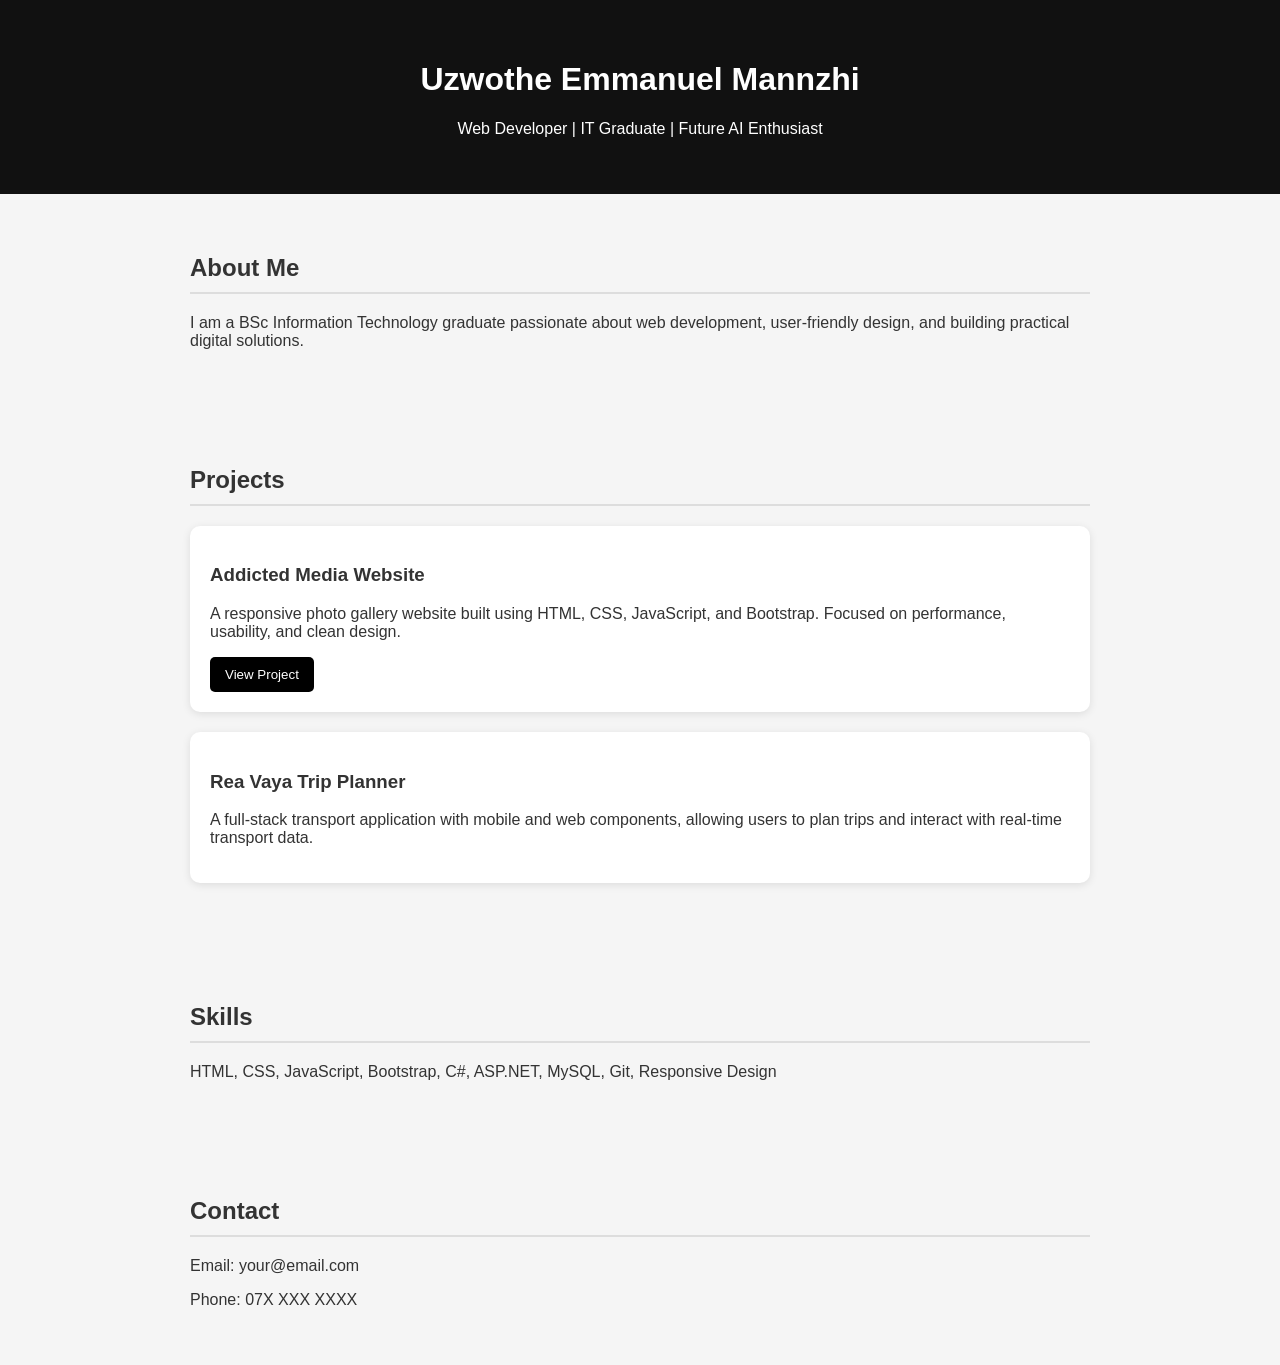
==== portfolio.html @ 4955a109 "Add files via upload" ====
<!DOCTYPE html>
<html lang="en">
<head>
<meta charset="UTF-8">
<meta name="viewport" content="width=device-width, initial-scale=1.0">
<title>Your Name | Portfolio</title>

<style>
body {
    font-family: Arial, sans-serif;
    margin: 0;
    background: #f5f5f5;
    color: #333;
}

header {
    background: #111;
    color: white;
    text-align: center;
    padding: 40px 20px;
}

section {
    padding: 40px 20px;
    max-width: 900px;
    margin: auto;
}

.project {
    background: white;
    padding: 20px;
    margin-bottom: 20px;
    border-radius: 10px;
    box-shadow: 0 2px 8px rgba(0,0,0,0.1);
}

h2 {
    border-bottom: 2px solid #ddd;
    padding-bottom: 10px;
}

button {
    background: black;
    color: white;
    padding: 10px 15px;
    border: none;
    cursor: pointer;
    border-radius: 5px;
}

button:hover {
    background: #444;
}
</style>
</head>

<body>

<header>
    <h1>Uzwothe Emmanuel Mannzhi</h1>
    <p>Web Developer | IT Graduate | Future AI Enthusiast</p>
</header>

<section>
    <h2>About Me</h2>
    <p>
        I am a BSc Information Technology graduate passionate about web development,
        user-friendly design, and building practical digital solutions.
    </p>
</section>

<section>
    <h2>Projects</h2>

    <div class="project">
        <h3>Addicted Media Website</h3>
        <p>
            A responsive photo gallery website built using HTML, CSS, JavaScript, and Bootstrap.
            Focused on performance, usability, and clean design.
        </p>
        <button onclick="window.location.href='http://www.addictedmedia.co.za'">View Project</button>
    </div>

    <div class="project">
        <h3>Rea Vaya Trip Planner</h3>
        <p>
            A full-stack transport application with mobile and web components,
            allowing users to plan trips and interact with real-time transport data.
        </p>
    </div>

</section>

<section>
    <h2>Skills</h2>
    <p>
        HTML, CSS, JavaScript, Bootstrap, C#, ASP.NET, MySQL, Git, Responsive Design
    </p>
</section>

<section>
    <h2>Contact</h2>
    <p>Email: your@email.com</p>
    <p>Phone: 07X XXX XXXX</p>
</section>

</body>
</html>
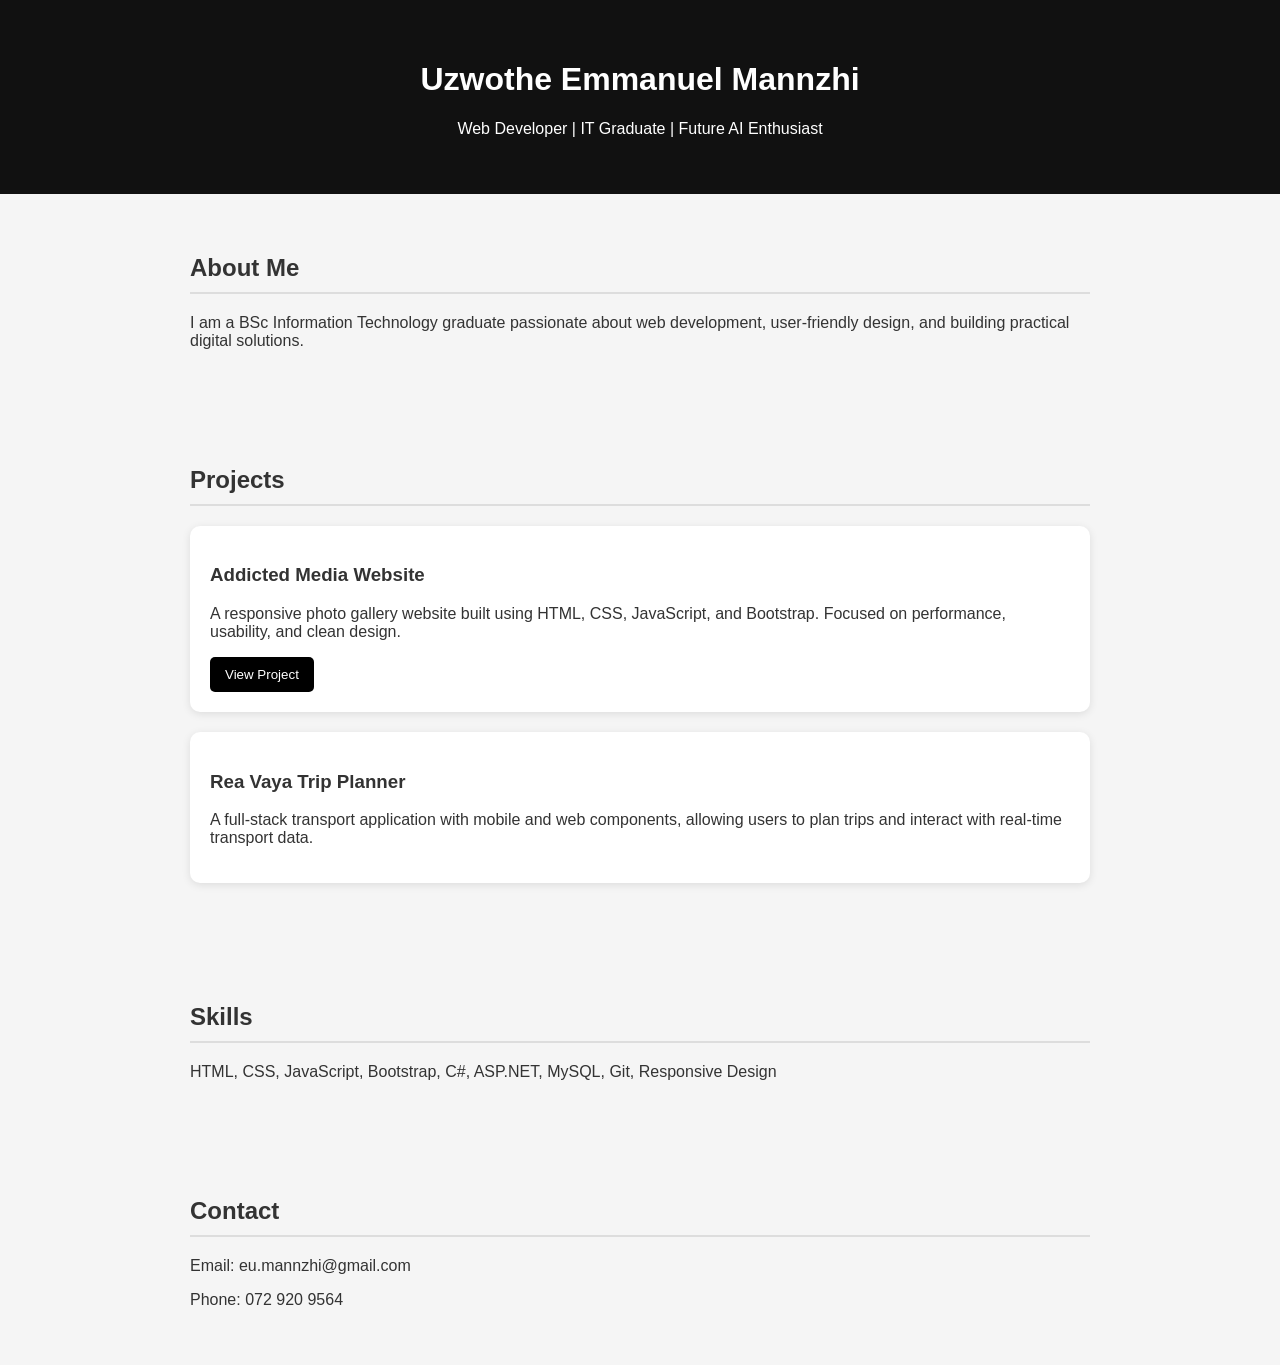
==== commit 6922f945: "Update portfolio.html" ====
--- a/portfolio.html
+++ b/portfolio.html
@@ -100,9 +100,9 @@
 
 <section>
     <h2>Contact</h2>
-    <p>Email: your@email.com</p>
-    <p>Phone: 07X XXX XXXX</p>
+    <p>Email: eu.mannzhi@gmail.com</p>
+    <p>Phone: 072 920 9564</p>
 </section>
 
 </body>
-</html>+</html>
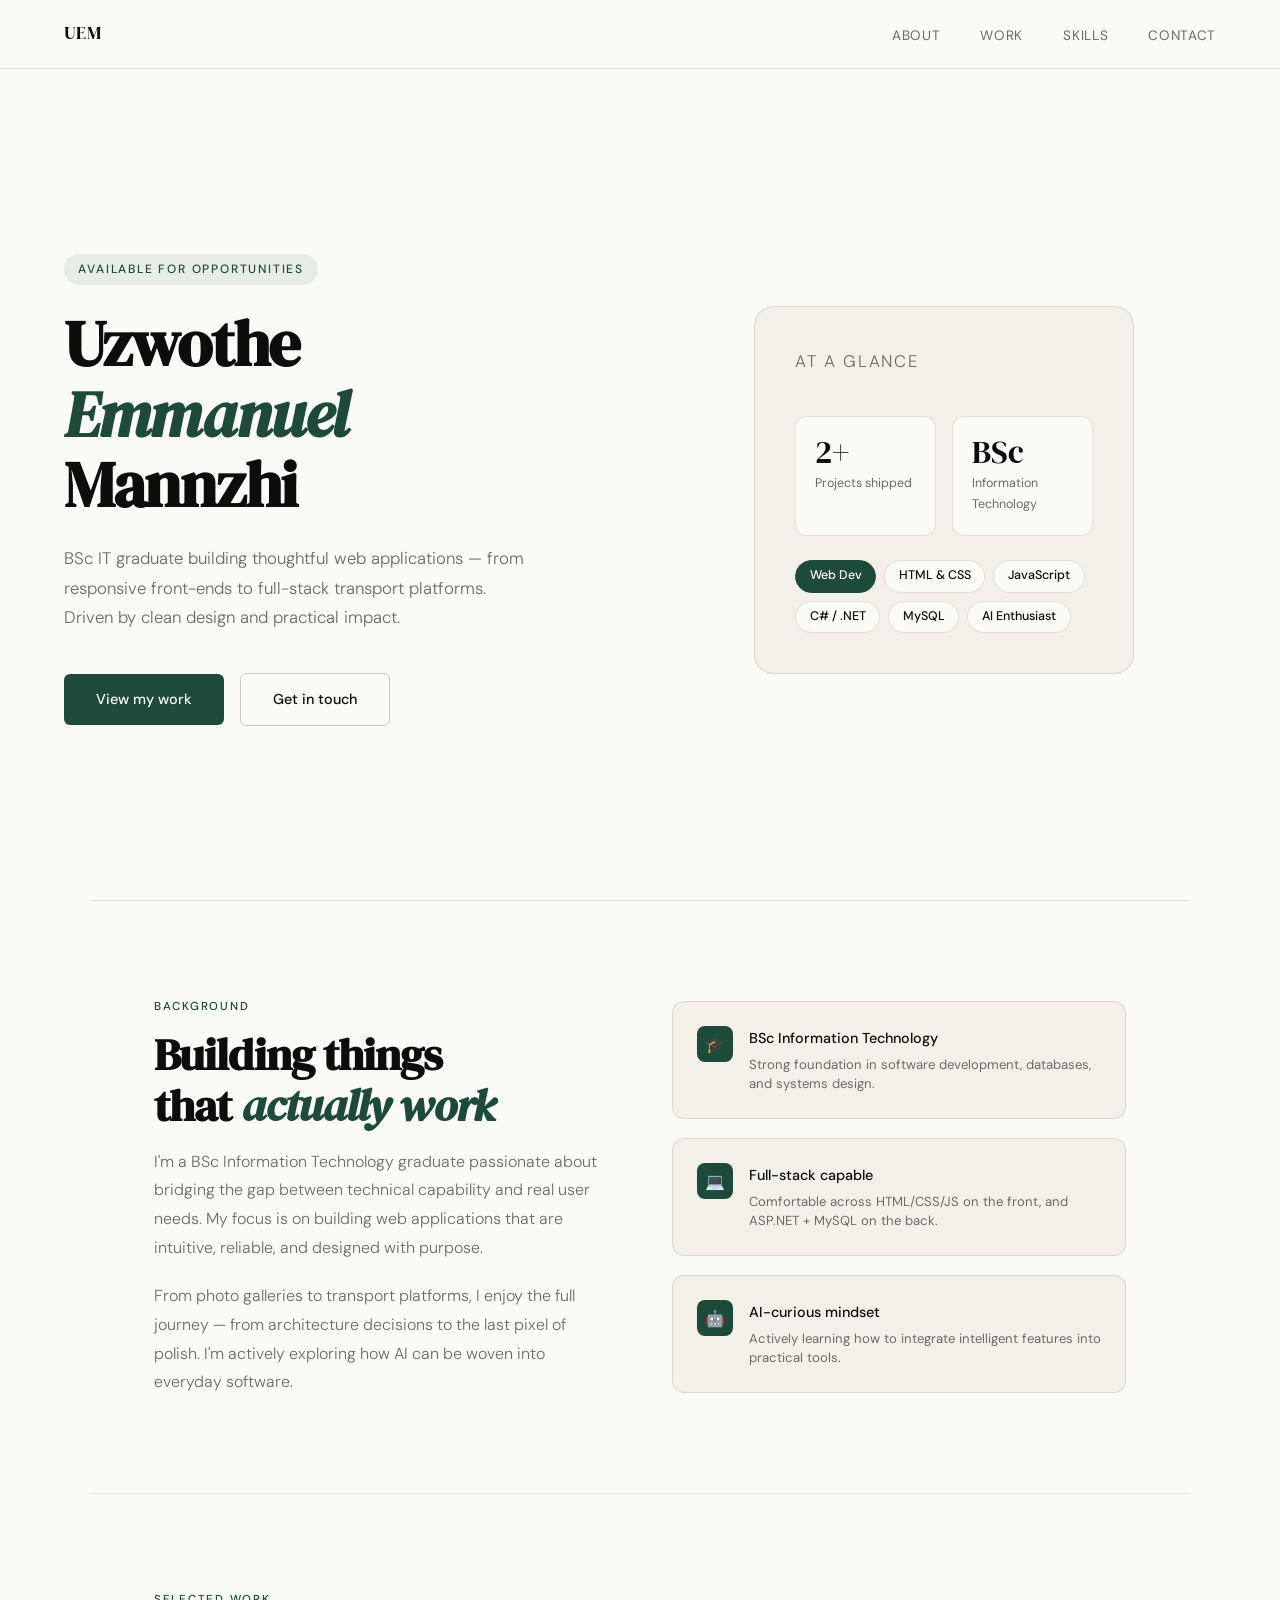
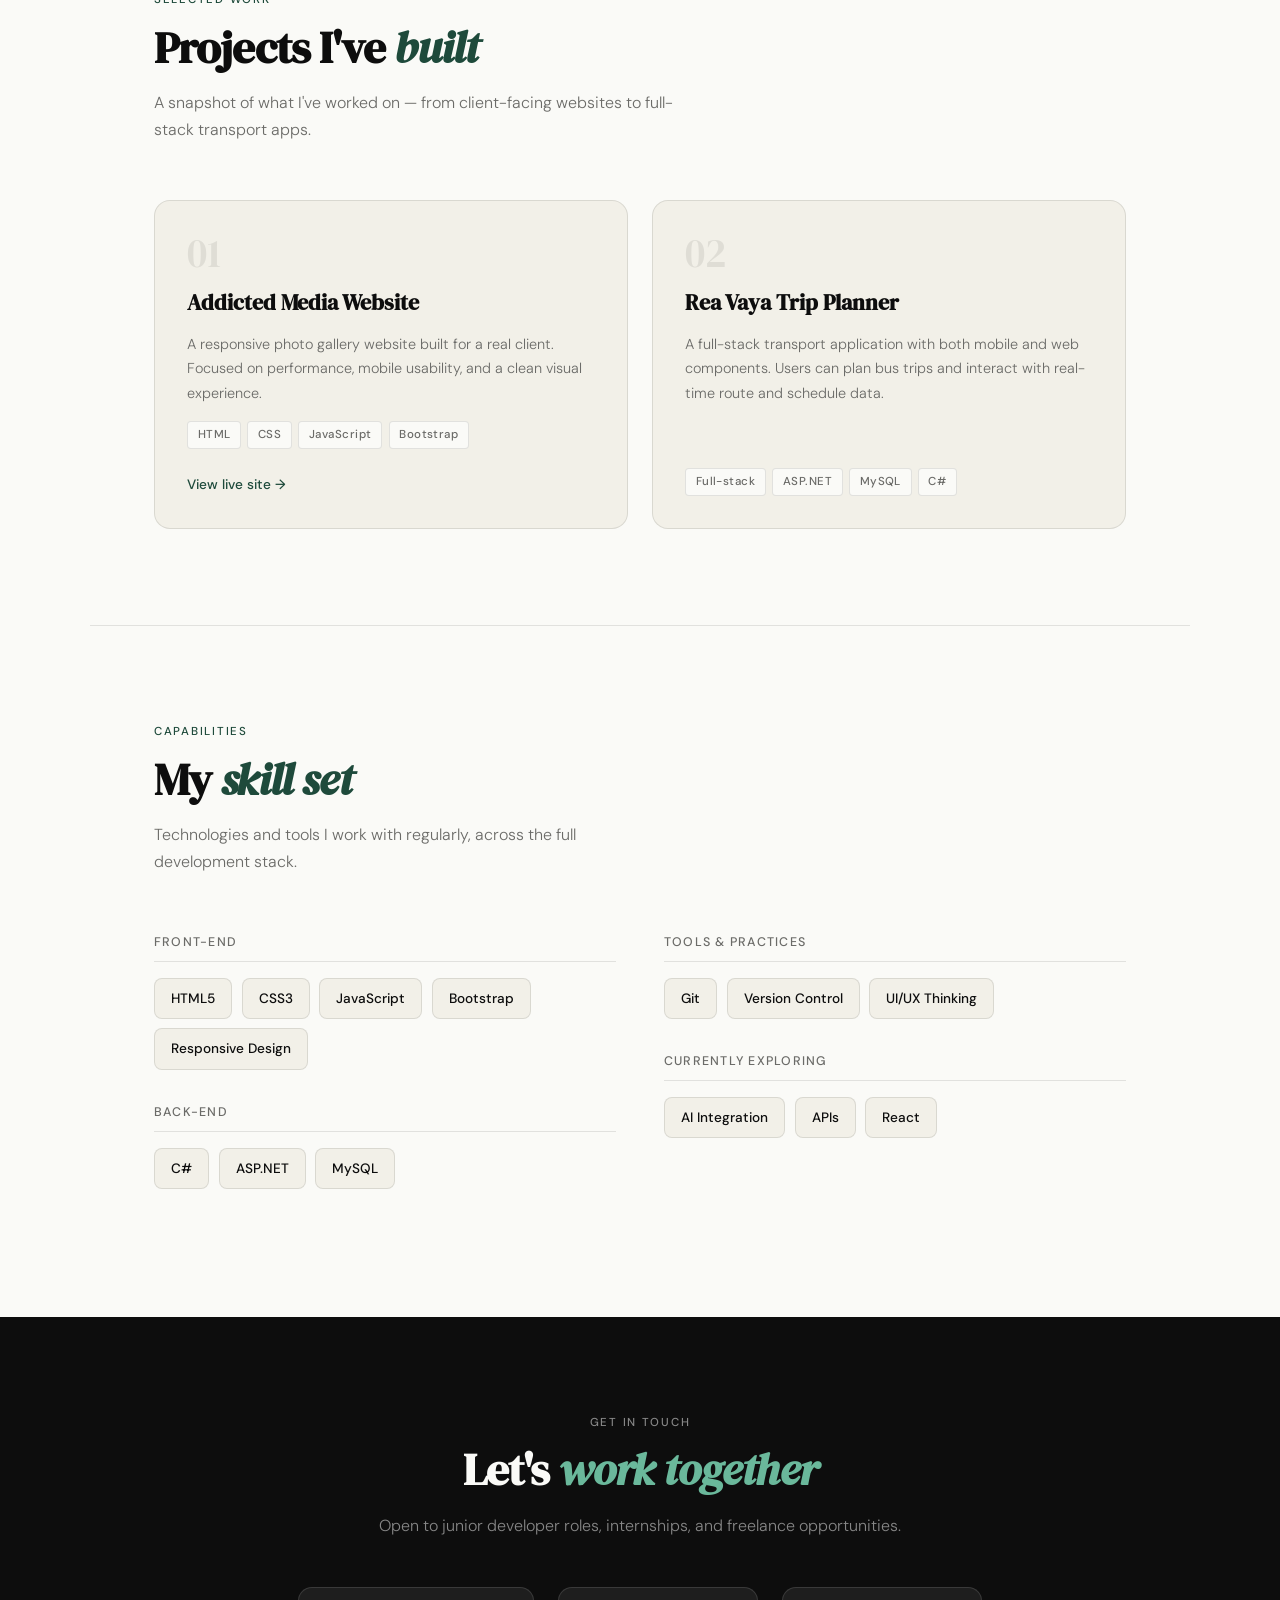
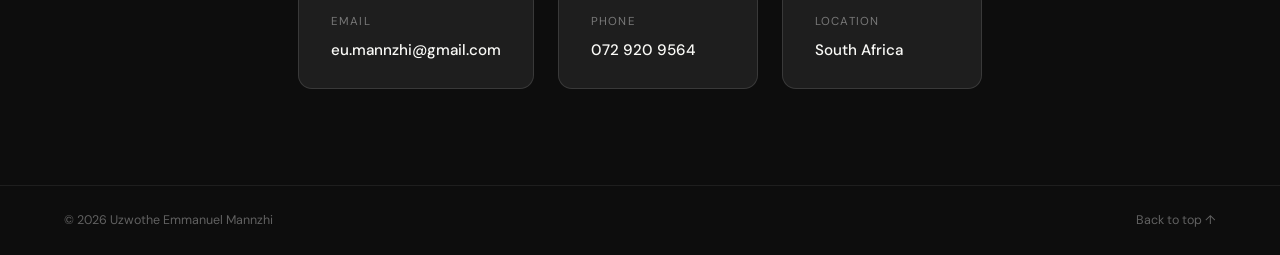
==== commit e4b008fd: "Add files via upload" ====
--- a/portfolio.html
+++ b/portfolio.html
@@ -1,108 +1,780 @@
-<!DOCTYPE html>
-<html lang="en">
-<head>
-<meta charset="UTF-8">
-<meta name="viewport" content="width=device-width, initial-scale=1.0">
-<title>Your Name | Portfolio</title>
-
-<style>
-body {
-    font-family: Arial, sans-serif;
-    margin: 0;
-    background: #f5f5f5;
-    color: #333;
-}
-
-header {
-    background: #111;
-    color: white;
-    text-align: center;
-    padding: 40px 20px;
-}
-
-section {
-    padding: 40px 20px;
-    max-width: 900px;
-    margin: auto;
-}
-
-.project {
-    background: white;
-    padding: 20px;
-    margin-bottom: 20px;
-    border-radius: 10px;
-    box-shadow: 0 2px 8px rgba(0,0,0,0.1);
-}
-
-h2 {
-    border-bottom: 2px solid #ddd;
-    padding-bottom: 10px;
-}
-
-button {
-    background: black;
-    color: white;
-    padding: 10px 15px;
-    border: none;
-    cursor: pointer;
-    border-radius: 5px;
-}
-
-button:hover {
-    background: #444;
-}
-</style>
-</head>
-
-<body>
-
-<header>
-    <h1>Uzwothe Emmanuel Mannzhi</h1>
-    <p>Web Developer | IT Graduate | Future AI Enthusiast</p>
-</header>
-
-<section>
-    <h2>About Me</h2>
-    <p>
-        I am a BSc Information Technology graduate passionate about web development,
-        user-friendly design, and building practical digital solutions.
-    </p>
-</section>
-
-<section>
-    <h2>Projects</h2>
-
-    <div class="project">
-        <h3>Addicted Media Website</h3>
-        <p>
-            A responsive photo gallery website built using HTML, CSS, JavaScript, and Bootstrap.
-            Focused on performance, usability, and clean design.
-        </p>
-        <button onclick="window.location.href='http://www.addictedmedia.co.za'">View Project</button>
-    </div>
-
-    <div class="project">
-        <h3>Rea Vaya Trip Planner</h3>
-        <p>
-            A full-stack transport application with mobile and web components,
-            allowing users to plan trips and interact with real-time transport data.
-        </p>
-    </div>
-
-</section>
-
-<section>
-    <h2>Skills</h2>
-    <p>
-        HTML, CSS, JavaScript, Bootstrap, C#, ASP.NET, MySQL, Git, Responsive Design
-    </p>
-</section>
-
-<section>
-    <h2>Contact</h2>
-    <p>Email: eu.mannzhi@gmail.com</p>
-    <p>Phone: 072 920 9564</p>
-</section>
-
-</body>
-</html>
+<!DOCTYPE html>
+<html lang="en">
+<head>
+<meta charset="UTF-8">
+<meta name="viewport" content="width=device-width, initial-scale=1.0">
+<title>Uzwothe Emmanuel Mannzhi | Portfolio</title>
+<link rel="preconnect" href="https://fonts.googleapis.com">
+<link rel="preconnect" href="https://fonts.gstatic.com" crossorigin>
+<link href="https://fonts.googleapis.com/css2?family=DM+Serif+Display:ital@0;1&family=DM+Sans:wght@300;400;500&display=swap" rel="stylesheet">
+
+<style>
+  :root {
+    --black: #0d0d0d;
+    --white: #fafaf7;
+    --cream: #f2f0e8;
+    --accent: #1e4a3b;
+    --accent-light: #2d6b54;
+    --muted: #6b6b68;
+    --border: rgba(0,0,0,0.1);
+  }
+
+  *, *::before, *::after { box-sizing: border-box; margin: 0; padding: 0; }
+
+  html { scroll-behavior: smooth; }
+
+  body {
+    font-family: 'DM Sans', sans-serif;
+    background: var(--white);
+    color: var(--black);
+    font-size: 16px;
+    line-height: 1.7;
+  }
+
+  /* NAV */
+  nav {
+    position: fixed;
+    top: 0; left: 0; right: 0;
+    display: flex;
+    justify-content: space-between;
+    align-items: center;
+    padding: 1.2rem 4rem;
+    background: rgba(250,250,247,0.92);
+    backdrop-filter: blur(10px);
+    border-bottom: 1px solid var(--border);
+    z-index: 100;
+  }
+
+  nav .logo {
+    font-family: 'DM Serif Display', serif;
+    font-size: 1.1rem;
+    letter-spacing: 0.02em;
+    color: var(--black);
+    text-decoration: none;
+  }
+
+  nav ul {
+    list-style: none;
+    display: flex;
+    gap: 2.5rem;
+  }
+
+  nav ul a {
+    text-decoration: none;
+    font-size: 0.85rem;
+    font-weight: 400;
+    color: var(--muted);
+    letter-spacing: 0.05em;
+    text-transform: uppercase;
+    transition: color 0.2s;
+  }
+
+  nav ul a:hover { color: var(--black); }
+
+  /* HERO */
+  .hero {
+    min-height: 100vh;
+    display: grid;
+    grid-template-columns: 1fr 1fr;
+    align-items: center;
+    padding: 0 4rem;
+    gap: 4rem;
+    padding-top: 80px;
+  }
+
+  .hero-text {}
+
+  .hero-tag {
+    display: inline-block;
+    font-size: 0.75rem;
+    letter-spacing: 0.15em;
+    text-transform: uppercase;
+    color: var(--accent);
+    background: rgba(30,74,59,0.08);
+    padding: 0.35rem 0.9rem;
+    border-radius: 100px;
+    margin-bottom: 1.5rem;
+    font-weight: 500;
+  }
+
+  .hero h1 {
+    font-family: 'DM Serif Display', serif;
+    font-size: clamp(2.8rem, 5vw, 4.2rem);
+    line-height: 1.1;
+    letter-spacing: -0.02em;
+    margin-bottom: 1.5rem;
+    color: var(--black);
+  }
+
+  .hero h1 em {
+    font-style: italic;
+    color: var(--accent);
+  }
+
+  .hero p {
+    font-size: 1.05rem;
+    color: var(--muted);
+    max-width: 460px;
+    margin-bottom: 2.5rem;
+    font-weight: 300;
+    line-height: 1.75;
+  }
+
+  .hero-cta {
+    display: flex;
+    gap: 1rem;
+    align-items: center;
+    flex-wrap: wrap;
+  }
+
+  .btn-primary {
+    background: var(--accent);
+    color: #fff;
+    padding: 0.85rem 2rem;
+    border: none;
+    border-radius: 6px;
+    font-family: 'DM Sans', sans-serif;
+    font-size: 0.9rem;
+    font-weight: 500;
+    cursor: pointer;
+    text-decoration: none;
+    display: inline-block;
+    transition: background 0.2s, transform 0.15s;
+  }
+
+  .btn-primary:hover {
+    background: var(--accent-light);
+    transform: translateY(-1px);
+  }
+
+  .btn-outline {
+    color: var(--black);
+    padding: 0.85rem 2rem;
+    border: 1.5px solid rgba(0,0,0,0.2);
+    border-radius: 6px;
+    font-family: 'DM Sans', sans-serif;
+    font-size: 0.9rem;
+    font-weight: 500;
+    cursor: pointer;
+    text-decoration: none;
+    display: inline-block;
+    transition: border-color 0.2s, transform 0.15s;
+  }
+
+  .btn-outline:hover {
+    border-color: var(--black);
+    transform: translateY(-1px);
+  }
+
+  .hero-visual {
+    display: flex;
+    justify-content: center;
+    align-items: center;
+  }
+
+  .hero-card {
+    background: var(--cream);
+    border-radius: 20px;
+    padding: 2.5rem;
+    width: 100%;
+    max-width: 380px;
+    border: 1px solid var(--border);
+  }
+
+  .hero-card-label {
+    font-size: 0.72rem;
+    letter-spacing: 0.1em;
+    text-transform: uppercase;
+    color: var(--muted);
+    margin-bottom: 1.5rem;
+  }
+
+  .stat-row {
+    display: grid;
+    grid-template-columns: 1fr 1fr;
+    gap: 1rem;
+    margin-bottom: 1.5rem;
+  }
+
+  .stat-box {
+    background: var(--white);
+    border-radius: 12px;
+    padding: 1.2rem;
+    border: 1px solid var(--border);
+  }
+
+  .stat-num {
+    font-family: 'DM Serif Display', serif;
+    font-size: 2rem;
+    color: var(--black);
+    line-height: 1;
+    margin-bottom: 0.3rem;
+  }
+
+  .stat-label {
+    font-size: 0.78rem;
+    color: var(--muted);
+  }
+
+  .hero-skill-pills {
+    display: flex;
+    flex-wrap: wrap;
+    gap: 0.5rem;
+  }
+
+  .pill {
+    background: var(--white);
+    border: 1px solid var(--border);
+    border-radius: 100px;
+    padding: 0.3rem 0.85rem;
+    font-size: 0.78rem;
+    color: var(--black);
+    font-weight: 500;
+  }
+
+  .pill.accent {
+    background: var(--accent);
+    color: #fff;
+    border-color: var(--accent);
+  }
+
+  /* SECTIONS */
+  section {
+    padding: 6rem 4rem;
+    max-width: 1100px;
+    margin: 0 auto;
+  }
+
+  .section-label {
+    font-size: 0.72rem;
+    letter-spacing: 0.15em;
+    text-transform: uppercase;
+    color: var(--accent);
+    font-weight: 500;
+    margin-bottom: 0.75rem;
+  }
+
+  .section-title {
+    font-family: 'DM Serif Display', serif;
+    font-size: clamp(2rem, 3.5vw, 2.8rem);
+    line-height: 1.15;
+    letter-spacing: -0.02em;
+    color: var(--black);
+    margin-bottom: 1rem;
+  }
+
+  .section-title em { font-style: italic; color: var(--accent); }
+
+  .section-sub {
+    font-size: 1rem;
+    color: var(--muted);
+    max-width: 520px;
+    font-weight: 300;
+    margin-bottom: 3.5rem;
+  }
+
+  /* DIVIDER */
+  .divider {
+    width: 100%;
+    height: 1px;
+    background: var(--border);
+    max-width: 1100px;
+    margin: 0 auto;
+  }
+
+  /* PROJECTS */
+  .projects-grid {
+    display: grid;
+    grid-template-columns: repeat(auto-fit, minmax(300px, 1fr));
+    gap: 1.5rem;
+  }
+
+  .project-card {
+    background: var(--cream);
+    border-radius: 16px;
+    padding: 2rem;
+    border: 1px solid var(--border);
+    display: flex;
+    flex-direction: column;
+    gap: 1rem;
+    transition: transform 0.2s, box-shadow 0.2s;
+    position: relative;
+    overflow: hidden;
+  }
+
+  .project-card::before {
+    content: '';
+    position: absolute;
+    top: 0; left: 0; right: 0;
+    height: 3px;
+    background: var(--accent);
+    opacity: 0;
+    transition: opacity 0.2s;
+  }
+
+  .project-card:hover { transform: translateY(-4px); }
+  .project-card:hover::before { opacity: 1; }
+
+  .project-num {
+    font-family: 'DM Serif Display', serif;
+    font-size: 2.5rem;
+    color: rgba(0,0,0,0.08);
+    line-height: 1;
+  }
+
+  .project-card h3 {
+    font-family: 'DM Serif Display', serif;
+    font-size: 1.35rem;
+    color: var(--black);
+    line-height: 1.25;
+  }
+
+  .project-card p {
+    font-size: 0.9rem;
+    color: var(--muted);
+    flex: 1;
+    font-weight: 300;
+    line-height: 1.7;
+  }
+
+  .tech-stack {
+    display: flex;
+    flex-wrap: wrap;
+    gap: 0.4rem;
+  }
+
+  .tech-tag {
+    background: var(--white);
+    border: 1px solid var(--border);
+    border-radius: 4px;
+    padding: 0.2rem 0.6rem;
+    font-size: 0.72rem;
+    color: var(--muted);
+    font-weight: 500;
+    letter-spacing: 0.04em;
+  }
+
+  .project-link {
+    display: inline-flex;
+    align-items: center;
+    gap: 0.4rem;
+    font-size: 0.85rem;
+    font-weight: 500;
+    color: var(--accent);
+    text-decoration: none;
+    margin-top: 0.5rem;
+    transition: gap 0.2s;
+  }
+
+  .project-link:hover { gap: 0.7rem; }
+
+  /* SKILLS */
+  .skills-layout {
+    display: grid;
+    grid-template-columns: 1fr 1fr;
+    gap: 3rem;
+    align-items: start;
+  }
+
+  .skill-group { margin-bottom: 2rem; }
+
+  .skill-group-title {
+    font-size: 0.78rem;
+    letter-spacing: 0.1em;
+    text-transform: uppercase;
+    color: var(--muted);
+    font-weight: 500;
+    margin-bottom: 1rem;
+    padding-bottom: 0.5rem;
+    border-bottom: 1px solid var(--border);
+  }
+
+  .skill-pills {
+    display: flex;
+    flex-wrap: wrap;
+    gap: 0.6rem;
+  }
+
+  .skill-pill {
+    background: var(--cream);
+    border: 1px solid var(--border);
+    border-radius: 8px;
+    padding: 0.5rem 1rem;
+    font-size: 0.85rem;
+    font-weight: 500;
+    color: var(--black);
+    transition: background 0.15s, border-color 0.15s;
+  }
+
+  .skill-pill:hover {
+    background: var(--accent);
+    color: #fff;
+    border-color: var(--accent);
+  }
+
+  /* ABOUT */
+  .about-layout {
+    display: grid;
+    grid-template-columns: 1fr 1fr;
+    gap: 4rem;
+    align-items: center;
+  }
+
+  .about-body {
+    font-size: 1rem;
+    color: var(--muted);
+    font-weight: 300;
+    line-height: 1.8;
+  }
+
+  .about-body p + p { margin-top: 1.2rem; }
+
+  .about-highlights {
+    display: flex;
+    flex-direction: column;
+    gap: 1.2rem;
+  }
+
+  .highlight-item {
+    background: var(--cream);
+    border-radius: 12px;
+    padding: 1.5rem;
+    border: 1px solid var(--border);
+    display: flex;
+    gap: 1rem;
+    align-items: flex-start;
+  }
+
+  .highlight-icon {
+    width: 36px;
+    height: 36px;
+    background: var(--accent);
+    border-radius: 8px;
+    display: flex;
+    align-items: center;
+    justify-content: center;
+    flex-shrink: 0;
+    font-size: 1rem;
+  }
+
+  .highlight-item h4 {
+    font-size: 0.9rem;
+    font-weight: 500;
+    color: var(--black);
+    margin-bottom: 0.25rem;
+  }
+
+  .highlight-item p {
+    font-size: 0.82rem;
+    color: var(--muted);
+    line-height: 1.5;
+  }
+
+  /* CONTACT */
+  .contact-section {
+    background: var(--black);
+    color: var(--white);
+    padding: 6rem 4rem;
+    text-align: center;
+  }
+
+  .contact-section .section-label { color: rgba(255,255,255,0.5); }
+  .contact-section .section-title { color: var(--white); }
+  .contact-section .section-title em { color: #6ab89b; }
+
+  .contact-grid {
+    display: flex;
+    justify-content: center;
+    gap: 1.5rem;
+    margin-top: 3rem;
+    flex-wrap: wrap;
+  }
+
+  .contact-card {
+    background: rgba(255,255,255,0.07);
+    border: 1px solid rgba(255,255,255,0.12);
+    border-radius: 14px;
+    padding: 1.5rem 2rem;
+    min-width: 200px;
+    text-align: left;
+    transition: background 0.2s;
+  }
+
+  .contact-card:hover { background: rgba(255,255,255,0.11); }
+
+  .contact-card-label {
+    font-size: 0.72rem;
+    letter-spacing: 0.1em;
+    text-transform: uppercase;
+    color: rgba(255,255,255,0.4);
+    margin-bottom: 0.4rem;
+  }
+
+  .contact-card-val {
+    font-size: 0.95rem;
+    font-weight: 500;
+    color: var(--white);
+  }
+
+  /* FOOTER */
+  footer {
+    background: var(--black);
+    border-top: 1px solid rgba(255,255,255,0.07);
+    padding: 1.5rem 4rem;
+    display: flex;
+    justify-content: space-between;
+    align-items: center;
+  }
+
+  footer p {
+    font-size: 0.78rem;
+    color: rgba(255,255,255,0.35);
+  }
+
+  footer a {
+    font-size: 0.78rem;
+    color: rgba(255,255,255,0.35);
+    text-decoration: none;
+    transition: color 0.2s;
+  }
+
+  footer a:hover { color: rgba(255,255,255,0.7); }
+
+  /* ANIMATIONS */
+  @keyframes fadeUp {
+    from { opacity: 0; transform: translateY(24px); }
+    to   { opacity: 1; transform: translateY(0); }
+  }
+
+  .hero-text { animation: fadeUp 0.7s ease both; }
+  .hero-visual { animation: fadeUp 0.7s 0.15s ease both; }
+
+  /* RESPONSIVE */
+  @media (max-width: 768px) {
+    nav { padding: 1rem 1.5rem; }
+    nav ul { gap: 1.2rem; }
+
+    .hero {
+      grid-template-columns: 1fr;
+      padding: 6rem 1.5rem 3rem;
+      gap: 3rem;
+    }
+
+    .hero-visual { order: -1; }
+
+    section { padding: 4rem 1.5rem; }
+
+    .skills-layout,
+    .about-layout { grid-template-columns: 1fr; gap: 2rem; }
+
+    .contact-section { padding: 4rem 1.5rem; }
+    footer { padding: 1.5rem; flex-direction: column; gap: 0.5rem; text-align: center; }
+  }
+</style>
+</head>
+
+<body>
+
+<!-- NAV -->
+<nav>
+  <a class="logo" href="#">UEM</a>
+  <ul>
+    <li><a href="#about">About</a></li>
+    <li><a href="#projects">Work</a></li>
+    <li><a href="#skills">Skills</a></li>
+    <li><a href="#contact">Contact</a></li>
+  </ul>
+</nav>
+
+<!-- HERO -->
+<div class="hero">
+  <div class="hero-text">
+    <span class="hero-tag">Available for opportunities</span>
+    <h1>Uzwothe<br><em>Emmanuel</em><br>Mannzhi</h1>
+    <p>BSc IT graduate building thoughtful web applications — from responsive front-ends to full-stack transport platforms. Driven by clean design and practical impact.</p>
+    <div class="hero-cta">
+      <a href="#projects" class="btn-primary">View my work</a>
+      <a href="#contact" class="btn-outline">Get in touch</a>
+    </div>
+  </div>
+
+  <div class="hero-visual">
+    <div class="hero-card">
+      <p class="hero-card-label">At a glance</p>
+      <div class="stat-row">
+        <div class="stat-box">
+          <div class="stat-num">2+</div>
+          <div class="stat-label">Projects shipped</div>
+        </div>
+        <div class="stat-box">
+          <div class="stat-num">BSc</div>
+          <div class="stat-label">Information Technology</div>
+        </div>
+      </div>
+      <div class="hero-skill-pills">
+        <span class="pill accent">Web Dev</span>
+        <span class="pill">HTML & CSS</span>
+        <span class="pill">JavaScript</span>
+        <span class="pill">C# / .NET</span>
+        <span class="pill">MySQL</span>
+        <span class="pill">AI Enthusiast</span>
+      </div>
+    </div>
+  </div>
+</div>
+
+<div class="divider"></div>
+
+<!-- ABOUT -->
+<section id="about">
+  <div class="about-layout">
+    <div>
+      <p class="section-label">Background</p>
+      <h2 class="section-title">Building things<br>that <em>actually work</em></h2>
+      <div class="about-body">
+        <p>I'm a BSc Information Technology graduate passionate about bridging the gap between technical capability and real user needs. My focus is on building web applications that are intuitive, reliable, and designed with purpose.</p>
+        <p>From photo galleries to transport platforms, I enjoy the full journey — from architecture decisions to the last pixel of polish. I'm actively exploring how AI can be woven into everyday software.</p>
+      </div>
+    </div>
+    <div class="about-highlights">
+      <div class="highlight-item">
+        <div class="highlight-icon">🎓</div>
+        <div>
+          <h4>BSc Information Technology</h4>
+          <p>Strong foundation in software development, databases, and systems design.</p>
+        </div>
+      </div>
+      <div class="highlight-item">
+        <div class="highlight-icon">💻</div>
+        <div>
+          <h4>Full-stack capable</h4>
+          <p>Comfortable across HTML/CSS/JS on the front, and ASP.NET + MySQL on the back.</p>
+        </div>
+      </div>
+      <div class="highlight-item">
+        <div class="highlight-icon">🤖</div>
+        <div>
+          <h4>AI-curious mindset</h4>
+          <p>Actively learning how to integrate intelligent features into practical tools.</p>
+        </div>
+      </div>
+    </div>
+  </div>
+</section>
+
+<div class="divider"></div>
+
+<!-- PROJECTS -->
+<section id="projects">
+  <p class="section-label">Selected work</p>
+  <h2 class="section-title">Projects I've <em>built</em></h2>
+  <p class="section-sub">A snapshot of what I've worked on — from client-facing websites to full-stack transport apps.</p>
+
+  <div class="projects-grid">
+    <div class="project-card">
+      <div class="project-num">01</div>
+      <h3>Addicted Media Website</h3>
+      <p>A responsive photo gallery website built for a real client. Focused on performance, mobile usability, and a clean visual experience.</p>
+      <div class="tech-stack">
+        <span class="tech-tag">HTML</span>
+        <span class="tech-tag">CSS</span>
+        <span class="tech-tag">JavaScript</span>
+        <span class="tech-tag">Bootstrap</span>
+      </div>
+      <a class="project-link" href="http://www.addictedmedia.co.za" target="_blank">View live site →</a>
+    </div>
+
+    <div class="project-card">
+      <div class="project-num">02</div>
+      <h3>Rea Vaya Trip Planner</h3>
+      <p>A full-stack transport application with both mobile and web components. Users can plan bus trips and interact with real-time route and schedule data.</p>
+      <div class="tech-stack">
+        <span class="tech-tag">Full-stack</span>
+        <span class="tech-tag">ASP.NET</span>
+        <span class="tech-tag">MySQL</span>
+        <span class="tech-tag">C#</span>
+      </div>
+    </div>
+  </div>
+</section>
+
+<div class="divider"></div>
+
+<!-- SKILLS -->
+<section id="skills">
+  <p class="section-label">Capabilities</p>
+  <h2 class="section-title">My <em>skill set</em></h2>
+  <p class="section-sub">Technologies and tools I work with regularly, across the full development stack.</p>
+
+  <div class="skills-layout">
+    <div>
+      <div class="skill-group">
+        <p class="skill-group-title">Front-end</p>
+        <div class="skill-pills">
+          <span class="skill-pill">HTML5</span>
+          <span class="skill-pill">CSS3</span>
+          <span class="skill-pill">JavaScript</span>
+          <span class="skill-pill">Bootstrap</span>
+          <span class="skill-pill">Responsive Design</span>
+        </div>
+      </div>
+      <div class="skill-group">
+        <p class="skill-group-title">Back-end</p>
+        <div class="skill-pills">
+          <span class="skill-pill">C#</span>
+          <span class="skill-pill">ASP.NET</span>
+          <span class="skill-pill">MySQL</span>
+        </div>
+      </div>
+    </div>
+    <div>
+      <div class="skill-group">
+        <p class="skill-group-title">Tools & practices</p>
+        <div class="skill-pills">
+          <span class="skill-pill">Git</span>
+          <span class="skill-pill">Version Control</span>
+          <span class="skill-pill">UI/UX Thinking</span>
+        </div>
+      </div>
+      <div class="skill-group">
+        <p class="skill-group-title">Currently exploring</p>
+        <div class="skill-pills">
+          <span class="skill-pill">AI Integration</span>
+          <span class="skill-pill">APIs</span>
+          <span class="skill-pill">React</span>
+        </div>
+      </div>
+    </div>
+  </div>
+</section>
+
+<!-- CONTACT -->
+<div class="contact-section" id="contact">
+  <p class="section-label">Get in touch</p>
+  <h2 class="section-title">Let's <em>work together</em></h2>
+  <p style="color:rgba(255,255,255,0.5); font-size:1rem; font-weight:300; margin-top:0.75rem;">Open to junior developer roles, internships, and freelance opportunities.</p>
+
+  <div class="contact-grid">
+    <div class="contact-card">
+      <p class="contact-card-label">Email</p>
+      <p class="contact-card-val">eu.mannzhi@gmail.com</p>
+    </div>
+    <div class="contact-card">
+      <p class="contact-card-label">Phone</p>
+      <p class="contact-card-val">072 920 9564</p>
+    </div>
+    <div class="contact-card">
+      <p class="contact-card-label">Location</p>
+      <p class="contact-card-val">South Africa</p>
+    </div>
+  </div>
+</div>
+
+<!-- FOOTER -->
+<footer>
+  <p>© 2026 Uzwothe Emmanuel Mannzhi</p>
+  <a href="#">Back to top ↑</a>
+</footer>
+
+</body>
+</html>
